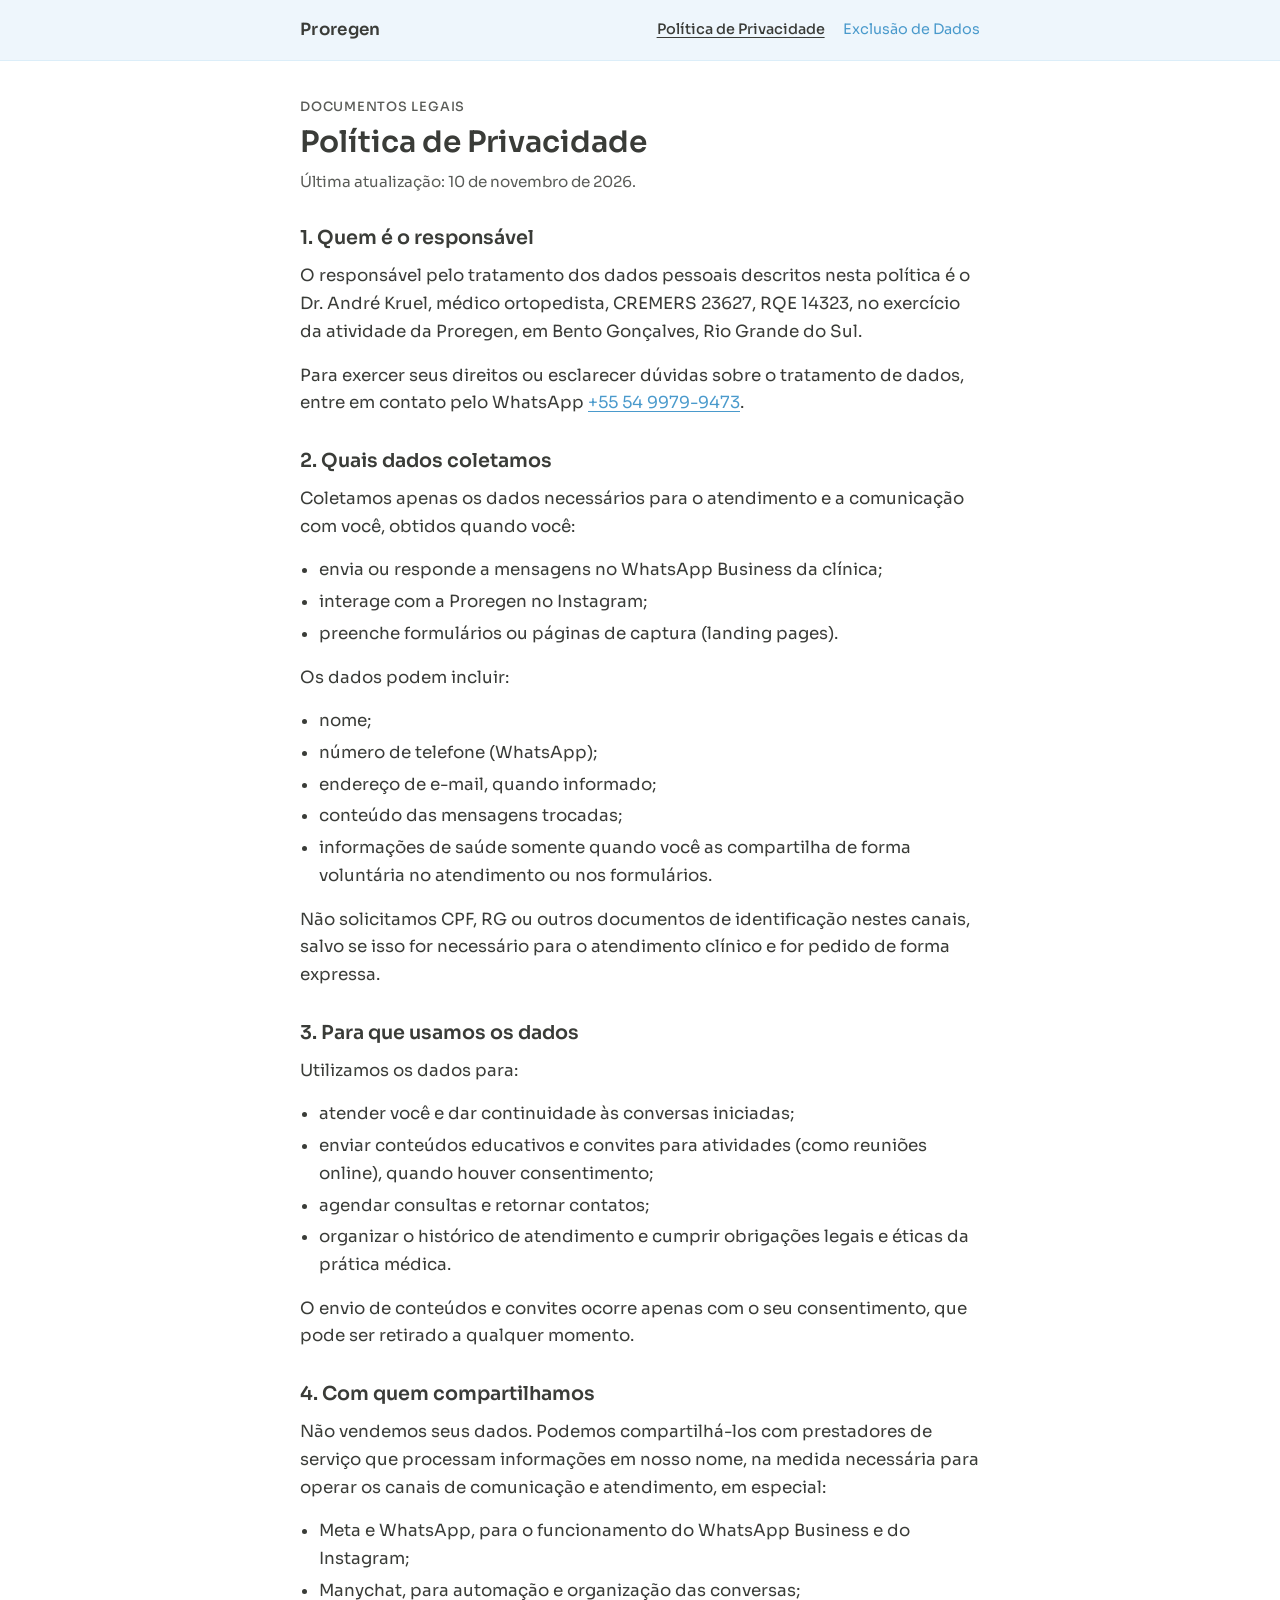
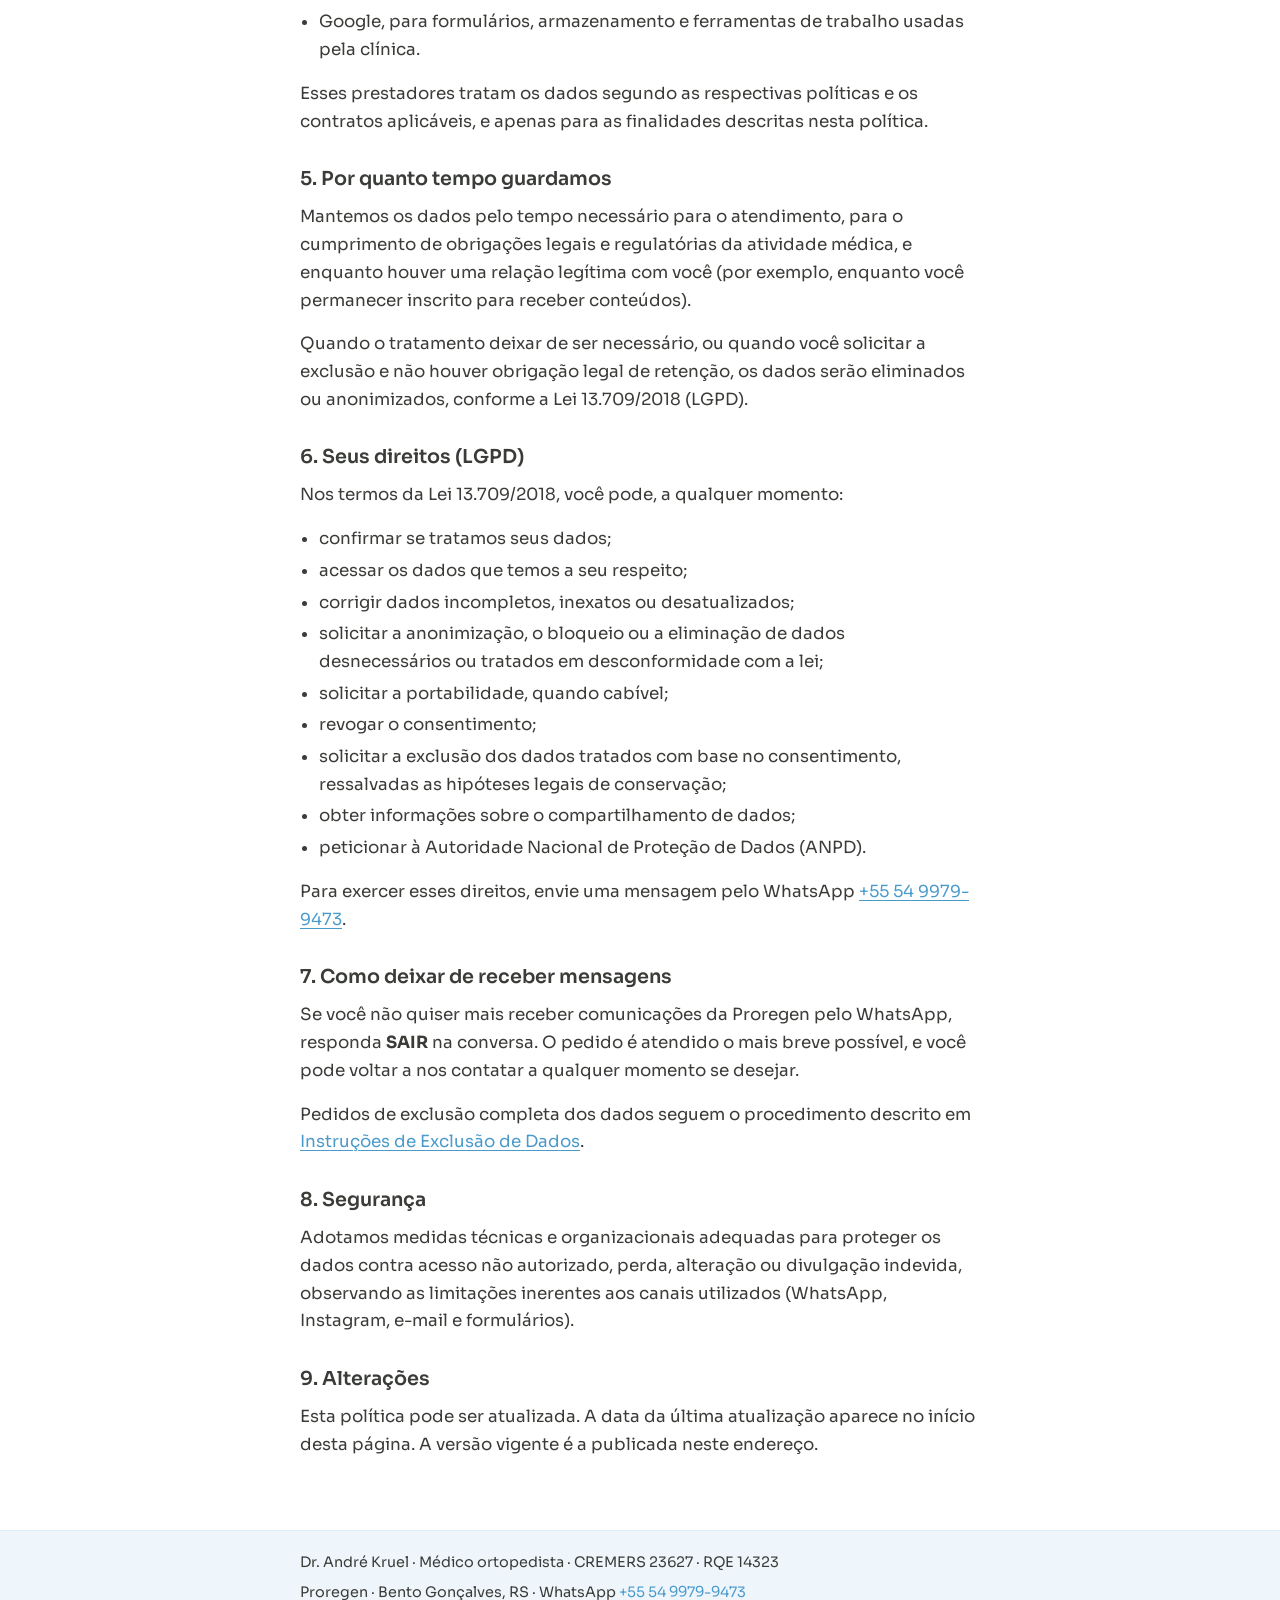
==== index.html @ c7fa4bf4 "Add Política de Privacidade and Instruções de Exclusão de Dados Public pages for the Meta app Fausto" ====
<!DOCTYPE html>
<html lang="pt-BR">
<head>
  <meta charset="utf-8">
  <meta name="viewport" content="width=device-width, initial-scale=1">
  <title>Política de Privacidade | Proregen</title>
  <meta name="description" content="Política de Privacidade da Proregen e do Dr. André Kruel. Como tratamos dados pessoais coletados por WhatsApp, Instagram, formulários e páginas de captura, nos termos da LGPD.">
  <meta name="theme-color" content="#66B2E0">
  <link rel="preconnect" href="https://fonts.googleapis.com">
  <link rel="preconnect" href="https://fonts.gstatic.com" crossorigin>
  <link href="https://fonts.googleapis.com/css2?family=Sora:wght@400;500;600&display=swap" rel="stylesheet">
  <link rel="stylesheet" href="styles.css">
  <link rel="canonical" href="https://kruelandre-jpg.github.io/proregen-legal/">
  <meta property="og:title" content="Política de Privacidade | Proregen">
  <meta property="og:description" content="Como a Proregen e o Dr. André Kruel tratam dados pessoais, nos termos da LGPD (Lei 13.709/2018).">
  <meta property="og:type" content="website">
  <meta property="og:locale" content="pt_BR">
  <meta property="og:url" content="https://kruelandre-jpg.github.io/proregen-legal/">
</head>
<body>
  <header class="site-header">
    <div class="header-inner">
      <a class="brand" href="./">Proregen</a>
      <nav aria-label="Páginas legais">
        <a href="./" aria-current="page">Política de Privacidade</a>
        <a href="./exclusao-de-dados/">Exclusão de Dados</a>
      </nav>
    </div>
  </header>

  <main>
    <p class="eyebrow">Documentos legais</p>
    <h1>Política de Privacidade</h1>
    <p class="updated">Última atualização: 10 de novembro de 2026.</p>

    <h2>1. Quem é o responsável</h2>
    <p>O responsável pelo tratamento dos dados pessoais descritos nesta política é o Dr. André Kruel, médico ortopedista, CREMERS 23627, RQE 14323, no exercício da atividade da Proregen, em Bento Gonçalves, Rio Grande do Sul.</p>
    <p>Para exercer seus direitos ou esclarecer dúvidas sobre o tratamento de dados, entre em contato pelo WhatsApp <a href="https://wa.me/5554999799473">+55 54 9979-9473</a>.</p>

    <h2>2. Quais dados coletamos</h2>
    <p>Coletamos apenas os dados necessários para o atendimento e a comunicação com você, obtidos quando você:</p>
    <ul>
      <li>envia ou responde a mensagens no WhatsApp Business da clínica;</li>
      <li>interage com a Proregen no Instagram;</li>
      <li>preenche formulários ou páginas de captura (landing pages).</li>
    </ul>
    <p>Os dados podem incluir:</p>
    <ul>
      <li>nome;</li>
      <li>número de telefone (WhatsApp);</li>
      <li>endereço de e-mail, quando informado;</li>
      <li>conteúdo das mensagens trocadas;</li>
      <li>informações de saúde somente quando você as compartilha de forma voluntária no atendimento ou nos formulários.</li>
    </ul>
    <p>Não solicitamos CPF, RG ou outros documentos de identificação nestes canais, salvo se isso for necessário para o atendimento clínico e for pedido de forma expressa.</p>

    <h2>3. Para que usamos os dados</h2>
    <p>Utilizamos os dados para:</p>
    <ul>
      <li>atender você e dar continuidade às conversas iniciadas;</li>
      <li>enviar conteúdos educativos e convites para atividades (como reuniões online), quando houver consentimento;</li>
      <li>agendar consultas e retornar contatos;</li>
      <li>organizar o histórico de atendimento e cumprir obrigações legais e éticas da prática médica.</li>
    </ul>
    <p>O envio de conteúdos e convites ocorre apenas com o seu consentimento, que pode ser retirado a qualquer momento.</p>

    <h2>4. Com quem compartilhamos</h2>
    <p>Não vendemos seus dados. Podemos compartilhá-los com prestadores de serviço que processam informações em nosso nome, na medida necessária para operar os canais de comunicação e atendimento, em especial:</p>
    <ul>
      <li>Meta e WhatsApp, para o funcionamento do WhatsApp Business e do Instagram;</li>
      <li>Manychat, para automação e organização das conversas;</li>
      <li>Google, para formulários, armazenamento e ferramentas de trabalho usadas pela clínica.</li>
    </ul>
    <p>Esses prestadores tratam os dados segundo as respectivas políticas e os contratos aplicáveis, e apenas para as finalidades descritas nesta política.</p>

    <h2>5. Por quanto tempo guardamos</h2>
    <p>Mantemos os dados pelo tempo necessário para o atendimento, para o cumprimento de obrigações legais e regulatórias da atividade médica, e enquanto houver uma relação legítima com você (por exemplo, enquanto você permanecer inscrito para receber conteúdos).</p>
    <p>Quando o tratamento deixar de ser necessário, ou quando você solicitar a exclusão e não houver obrigação legal de retenção, os dados serão eliminados ou anonimizados, conforme a Lei 13.709/2018 (LGPD).</p>

    <h2>6. Seus direitos (LGPD)</h2>
    <p>Nos termos da Lei 13.709/2018, você pode, a qualquer momento:</p>
    <ul>
      <li>confirmar se tratamos seus dados;</li>
      <li>acessar os dados que temos a seu respeito;</li>
      <li>corrigir dados incompletos, inexatos ou desatualizados;</li>
      <li>solicitar a anonimização, o bloqueio ou a eliminação de dados desnecessários ou tratados em desconformidade com a lei;</li>
      <li>solicitar a portabilidade, quando cabível;</li>
      <li>revogar o consentimento;</li>
      <li>solicitar a exclusão dos dados tratados com base no consentimento, ressalvadas as hipóteses legais de conservação;</li>
      <li>obter informações sobre o compartilhamento de dados;</li>
      <li>peticionar à Autoridade Nacional de Proteção de Dados (ANPD).</li>
    </ul>
    <p>Para exercer esses direitos, envie uma mensagem pelo WhatsApp <a href="https://wa.me/5554999799473">+55 54 9979-9473</a>.</p>

    <h2>7. Como deixar de receber mensagens</h2>
    <p>Se você não quiser mais receber comunicações da Proregen pelo WhatsApp, responda <strong>SAIR</strong> na conversa. O pedido é atendido o mais breve possível, e você pode voltar a nos contatar a qualquer momento se desejar.</p>
    <p>Pedidos de exclusão completa dos dados seguem o procedimento descrito em <a href="./exclusao-de-dados/">Instruções de Exclusão de Dados</a>.</p>

    <h2>8. Segurança</h2>
    <p>Adotamos medidas técnicas e organizacionais adequadas para proteger os dados contra acesso não autorizado, perda, alteração ou divulgação indevida, observando as limitações inerentes aos canais utilizados (WhatsApp, Instagram, e-mail e formulários).</p>

    <h2>9. Alterações</h2>
    <p>Esta política pode ser atualizada. A data da última atualização aparece no início desta página. A versão vigente é a publicada neste endereço.</p>
  </main>

  <footer class="site-footer">
    <div class="footer-inner">
      <p>Dr. André Kruel · Médico ortopedista · CREMERS 23627 · RQE 14323</p>
      <p>Proregen · Bento Gonçalves, RS · WhatsApp <a href="https://wa.me/5554999799473">+55 54 9979-9473</a></p>
    </div>
  </footer>
</body>
</html>
---- styles.css ----
/* Páginas legais Proregen (Política de Privacidade e Exclusão de Dados) */
:root {
  --blue: #66B2E0;
  --char: #3A3C38;
  --white: #FFFFFF;
  --tint: #EEF6FC;
  --tint2: #DCEEF9;
  --blue-dark: #4A9ACC;
  --char-soft: #5A5C58;
  --max: 720px;
  --font: "Sora", system-ui, -apple-system, "Segoe UI", sans-serif;
}

*, *::before, *::after { box-sizing: border-box; }

html {
  -webkit-text-size-adjust: 100%;
}

body {
  margin: 0;
  font-family: var(--font);
  font-weight: 400;
  color: var(--char);
  background: var(--white);
  line-height: 1.65;
  font-size: 1.05rem;
}

a {
  color: var(--blue-dark);
  text-decoration-thickness: 1px;
  text-underline-offset: 3px;
}

a:hover { color: var(--char); }

.site-header {
  background: var(--tint);
  border-bottom: 1px solid var(--tint2);
}

.header-inner {
  max-width: var(--max);
  margin: 0 auto;
  padding: 1rem 1.25rem;
  display: flex;
  align-items: center;
  justify-content: space-between;
  gap: 1rem;
}

.brand {
  font-weight: 600;
  font-size: 1.05rem;
  color: var(--char);
  text-decoration: none;
  letter-spacing: 0.02em;
}

.brand:hover { color: var(--char); }

nav {
  display: flex;
  flex-wrap: wrap;
  gap: 0.85rem 1.15rem;
  font-size: 0.9rem;
}

nav a { text-decoration: none; }
nav a[aria-current="page"] {
  color: var(--char);
  font-weight: 500;
  text-decoration: underline;
  text-underline-offset: 3px;
}

main {
  max-width: var(--max);
  margin: 0 auto;
  padding: 2.25rem 1.25rem 3.5rem;
}

.eyebrow {
  margin: 0 0 0.4rem;
  font-size: 0.8rem;
  letter-spacing: 0.06em;
  text-transform: uppercase;
  color: var(--char-soft);
  font-weight: 500;
}

h1 {
  margin: 0 0 0.5rem;
  font-size: 1.85rem;
  font-weight: 600;
  line-height: 1.25;
}

.updated {
  margin: 0 0 2rem;
  color: var(--char-soft);
  font-size: 0.95rem;
}

h2 {
  margin: 2rem 0 0.7rem;
  font-size: 1.2rem;
  font-weight: 600;
  line-height: 1.3;
}

p, li { color: var(--char); }

p { margin: 0 0 1rem; }

ul {
  margin: 0 0 1rem;
  padding-left: 1.2rem;
}

li { margin: 0.25rem 0; }

.example {
  background: var(--tint);
  border-left: 3px solid var(--blue);
  padding: 0.85rem 1rem;
  margin: 0 0 1.15rem;
  border-radius: 0 8px 8px 0;
}

.site-footer {
  border-top: 1px solid var(--tint2);
  background: var(--tint);
}

.site-footer .footer-inner {
  max-width: var(--max);
  margin: 0 auto;
  padding: 1.25rem;
  color: var(--char-soft);
  font-size: 0.9rem;
}

.site-footer p { margin: 0 0 0.35rem; }
.site-footer p:last-child { margin: 0; }

@media (max-width: 560px) {
  .header-inner {
    flex-direction: column;
    align-items: flex-start;
  }

  h1 { font-size: 1.55rem; }

  body { font-size: 1rem; }
}
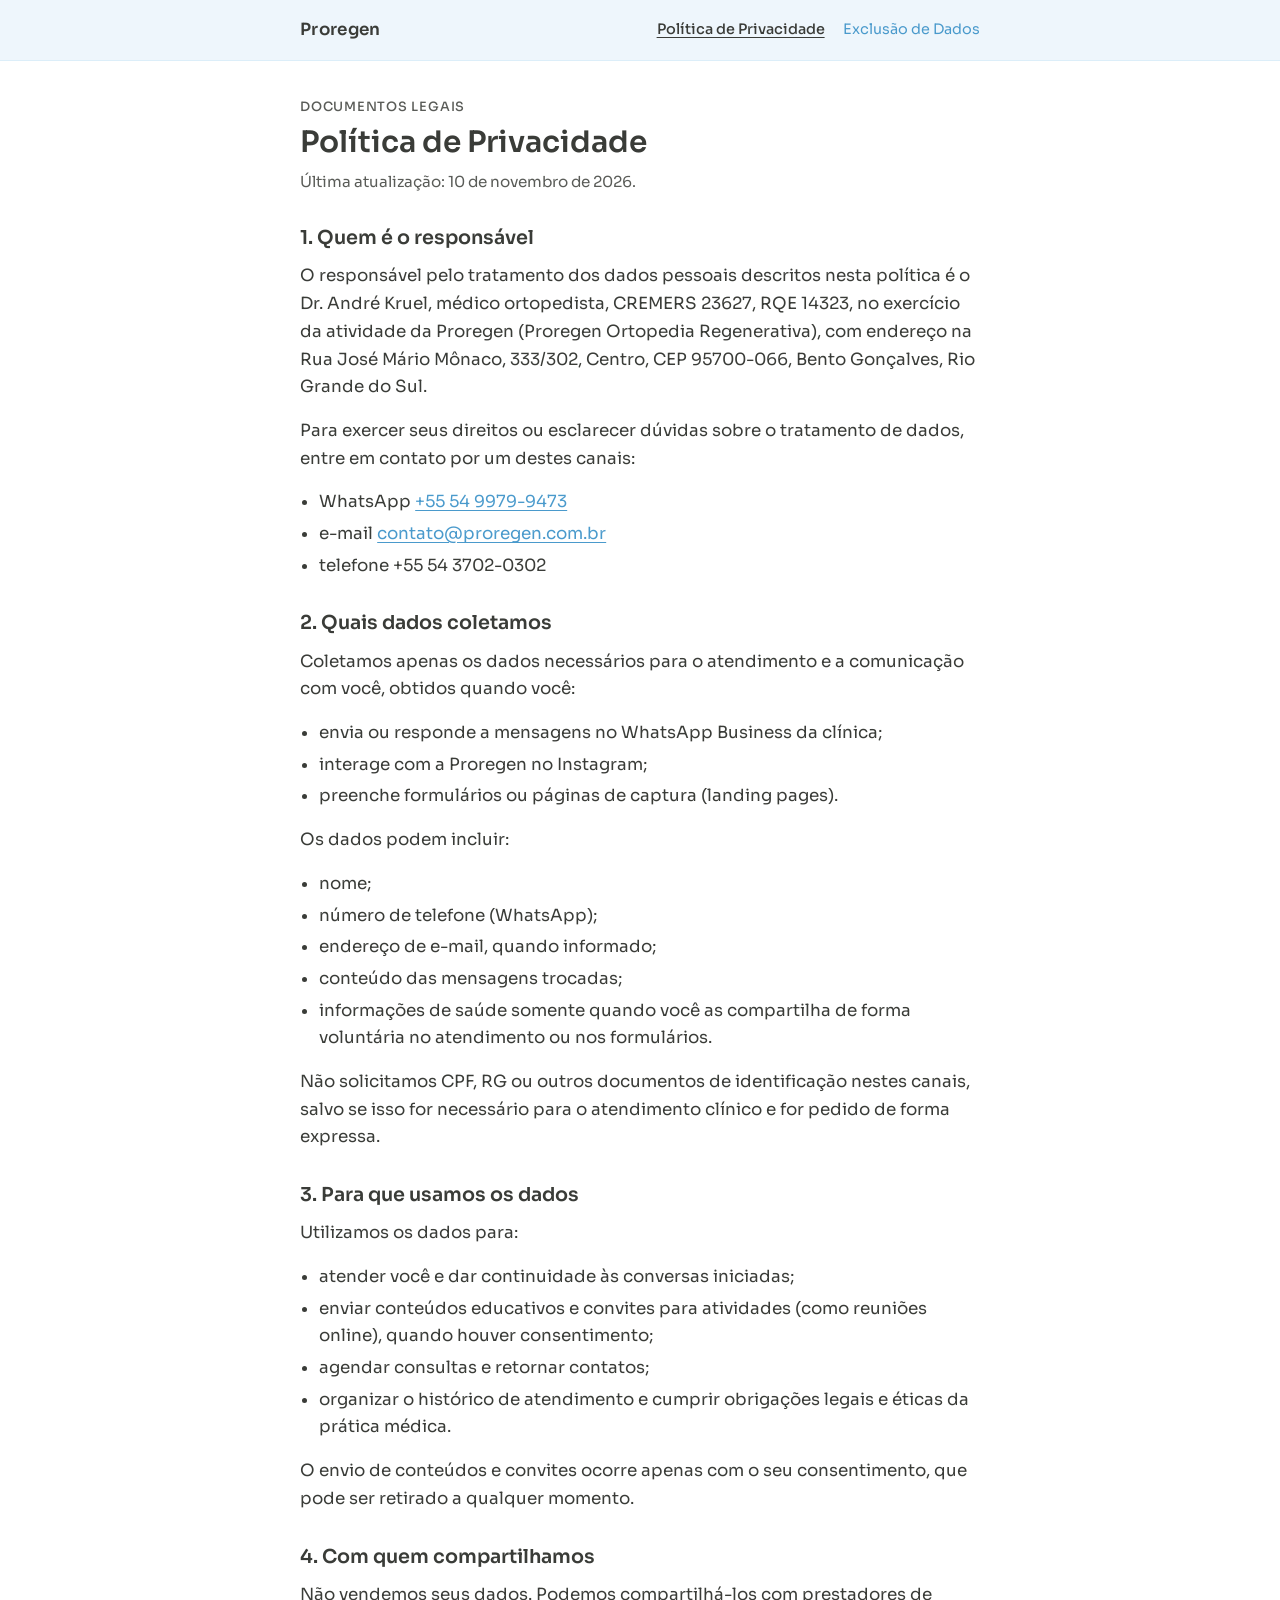
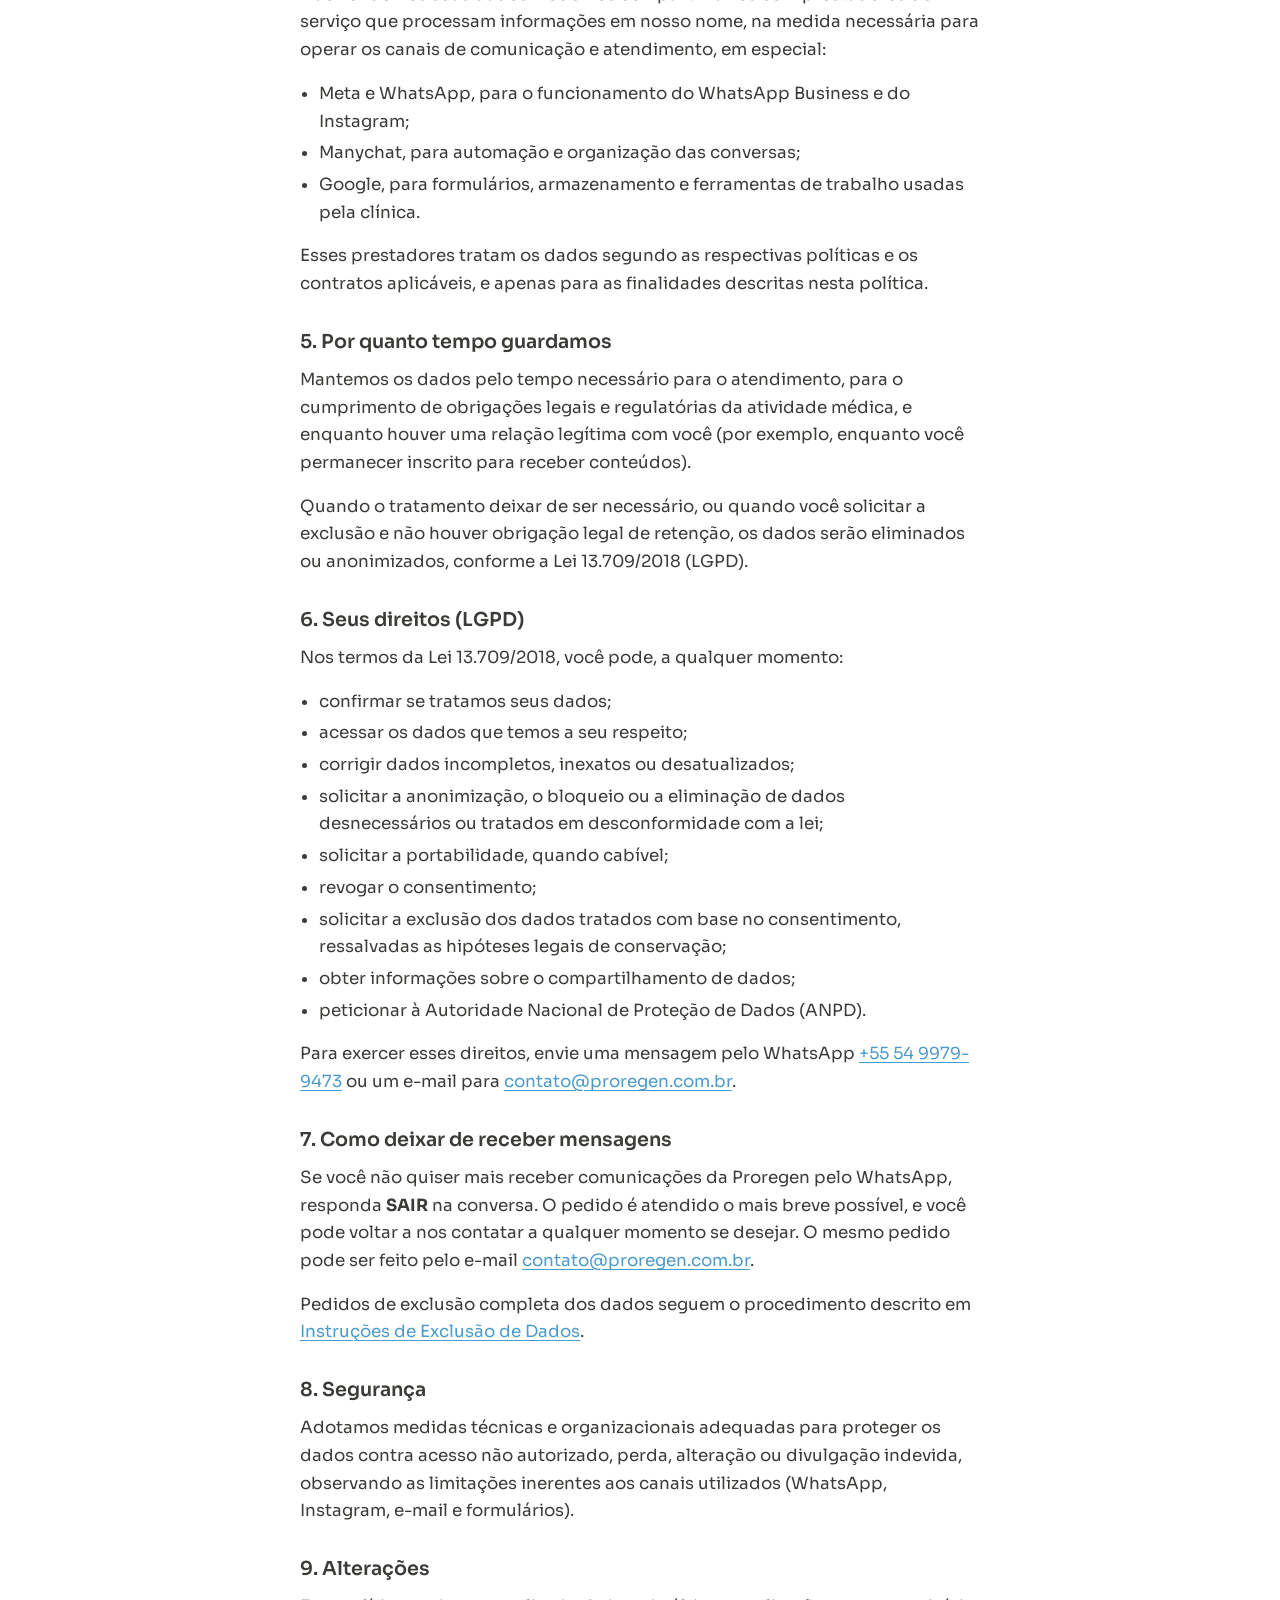
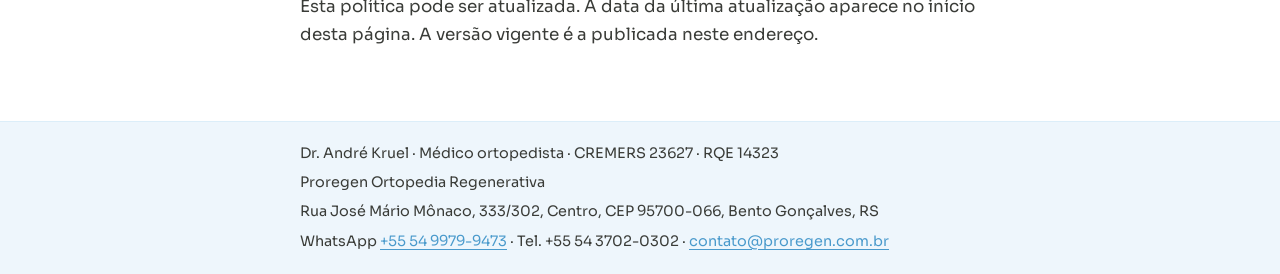
==== commit fafdec35: "Add clinic email, phone and address from proregen.com.br footer Contact channels now include contato" ====
--- a/index.html
+++ b/index.html
@@ -34,8 +34,13 @@
     <p class="updated">Última atualização: 10 de novembro de 2026.</p>
 
     <h2>1. Quem é o responsável</h2>
-    <p>O responsável pelo tratamento dos dados pessoais descritos nesta política é o Dr. André Kruel, médico ortopedista, CREMERS 23627, RQE 14323, no exercício da atividade da Proregen, em Bento Gonçalves, Rio Grande do Sul.</p>
-    <p>Para exercer seus direitos ou esclarecer dúvidas sobre o tratamento de dados, entre em contato pelo WhatsApp <a href="https://wa.me/5554999799473">+55 54 9979-9473</a>.</p>
+    <p>O responsável pelo tratamento dos dados pessoais descritos nesta política é o Dr. André Kruel, médico ortopedista, CREMERS 23627, RQE 14323, no exercício da atividade da Proregen (Proregen Ortopedia Regenerativa), com endereço na Rua José Mário Mônaco, 333/302, Centro, CEP 95700-066, Bento Gonçalves, Rio Grande do Sul.</p>
+    <p>Para exercer seus direitos ou esclarecer dúvidas sobre o tratamento de dados, entre em contato por um destes canais:</p>
+    <ul>
+      <li>WhatsApp <a href="https://wa.me/5554999799473">+55 54 9979-9473</a></li>
+      <li>e-mail <a href="mailto:contato@proregen.com.br">contato@proregen.com.br</a></li>
+      <li>telefone +55 54 3702-0302</li>
+    </ul>
 
     <h2>2. Quais dados coletamos</h2>
     <p>Coletamos apenas os dados necessários para o atendimento e a comunicação com você, obtidos quando você:</p>
@@ -90,10 +95,10 @@
       <li>obter informações sobre o compartilhamento de dados;</li>
       <li>peticionar à Autoridade Nacional de Proteção de Dados (ANPD).</li>
     </ul>
-    <p>Para exercer esses direitos, envie uma mensagem pelo WhatsApp <a href="https://wa.me/5554999799473">+55 54 9979-9473</a>.</p>
+    <p>Para exercer esses direitos, envie uma mensagem pelo WhatsApp <a href="https://wa.me/5554999799473">+55 54 9979-9473</a> ou um e-mail para <a href="mailto:contato@proregen.com.br">contato@proregen.com.br</a>.</p>
 
     <h2>7. Como deixar de receber mensagens</h2>
-    <p>Se você não quiser mais receber comunicações da Proregen pelo WhatsApp, responda <strong>SAIR</strong> na conversa. O pedido é atendido o mais breve possível, e você pode voltar a nos contatar a qualquer momento se desejar.</p>
+    <p>Se você não quiser mais receber comunicações da Proregen pelo WhatsApp, responda <strong>SAIR</strong> na conversa. O pedido é atendido o mais breve possível, e você pode voltar a nos contatar a qualquer momento se desejar. O mesmo pedido pode ser feito pelo e-mail <a href="mailto:contato@proregen.com.br">contato@proregen.com.br</a>.</p>
     <p>Pedidos de exclusão completa dos dados seguem o procedimento descrito em <a href="./exclusao-de-dados/">Instruções de Exclusão de Dados</a>.</p>
 
     <h2>8. Segurança</h2>
@@ -106,7 +111,9 @@
   <footer class="site-footer">
     <div class="footer-inner">
       <p>Dr. André Kruel · Médico ortopedista · CREMERS 23627 · RQE 14323</p>
-      <p>Proregen · Bento Gonçalves, RS · WhatsApp <a href="https://wa.me/5554999799473">+55 54 9979-9473</a></p>
+      <p>Proregen Ortopedia Regenerativa</p>
+      <p>Rua José Mário Mônaco, 333/302, Centro, CEP 95700-066, Bento Gonçalves, RS</p>
+      <p>WhatsApp <a href="https://wa.me/5554999799473">+55 54 9979-9473</a> · Tel. +55 54 3702-0302 · <a href="mailto:contato@proregen.com.br">contato@proregen.com.br</a></p>
     </div>
   </footer>
 </body>
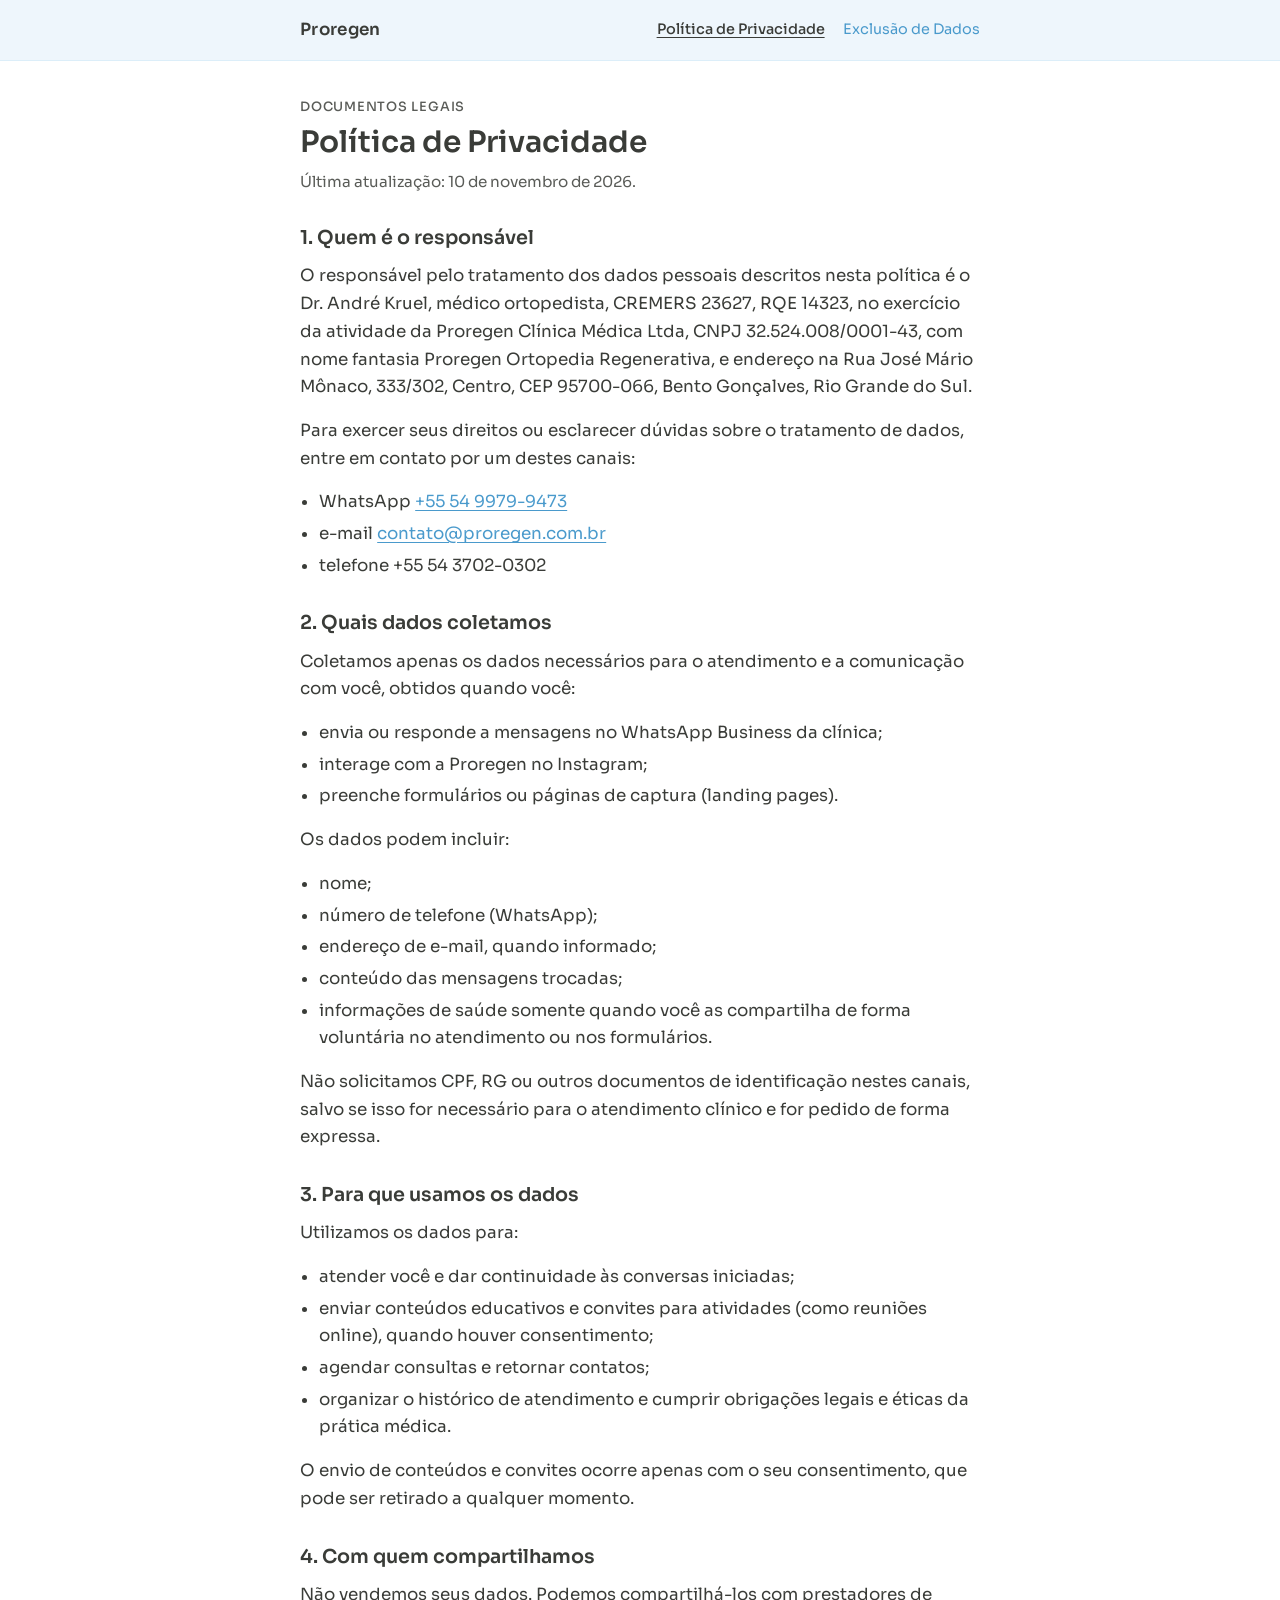
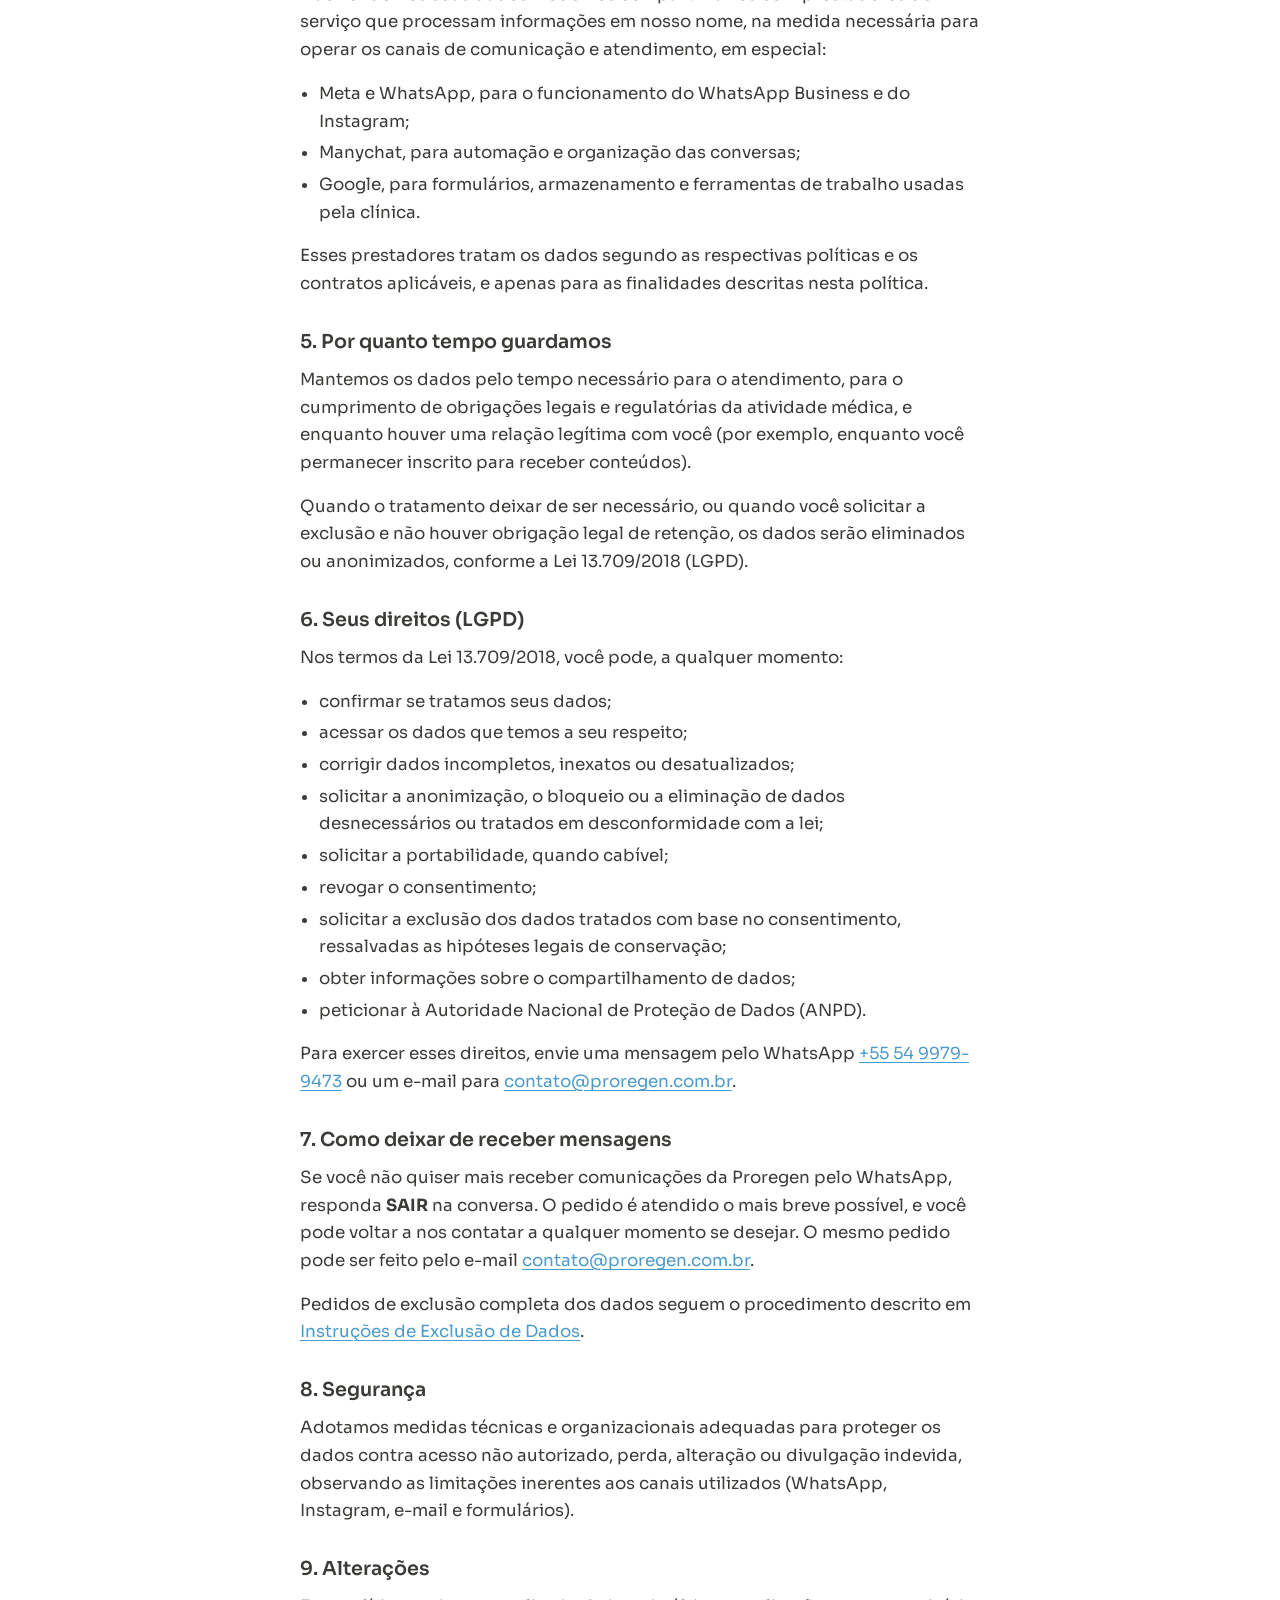
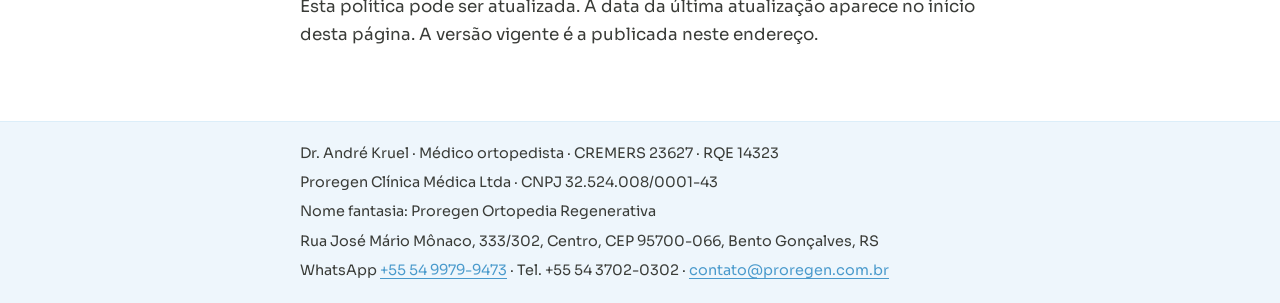
==== commit a9a400f7: "Add confirmed company legal name and CNPJ to both legal pages Controller identification now includes" ====
--- a/index.html
+++ b/index.html
@@ -34,7 +34,7 @@
     <p class="updated">Última atualização: 10 de novembro de 2026.</p>
 
     <h2>1. Quem é o responsável</h2>
-    <p>O responsável pelo tratamento dos dados pessoais descritos nesta política é o Dr. André Kruel, médico ortopedista, CREMERS 23627, RQE 14323, no exercício da atividade da Proregen (Proregen Ortopedia Regenerativa), com endereço na Rua José Mário Mônaco, 333/302, Centro, CEP 95700-066, Bento Gonçalves, Rio Grande do Sul.</p>
+    <p>O responsável pelo tratamento dos dados pessoais descritos nesta política é o Dr. André Kruel, médico ortopedista, CREMERS 23627, RQE 14323, no exercício da atividade da Proregen Clínica Médica Ltda, CNPJ 32.524.008/0001-43, com nome fantasia Proregen Ortopedia Regenerativa, e endereço na Rua José Mário Mônaco, 333/302, Centro, CEP 95700-066, Bento Gonçalves, Rio Grande do Sul.</p>
     <p>Para exercer seus direitos ou esclarecer dúvidas sobre o tratamento de dados, entre em contato por um destes canais:</p>
     <ul>
       <li>WhatsApp <a href="https://wa.me/5554999799473">+55 54 9979-9473</a></li>
@@ -111,7 +111,8 @@
   <footer class="site-footer">
     <div class="footer-inner">
       <p>Dr. André Kruel · Médico ortopedista · CREMERS 23627 · RQE 14323</p>
-      <p>Proregen Ortopedia Regenerativa</p>
+      <p>Proregen Clínica Médica Ltda · CNPJ 32.524.008/0001-43</p>
+      <p>Nome fantasia: Proregen Ortopedia Regenerativa</p>
       <p>Rua José Mário Mônaco, 333/302, Centro, CEP 95700-066, Bento Gonçalves, RS</p>
       <p>WhatsApp <a href="https://wa.me/5554999799473">+55 54 9979-9473</a> · Tel. +55 54 3702-0302 · <a href="mailto:contato@proregen.com.br">contato@proregen.com.br</a></p>
     </div>
